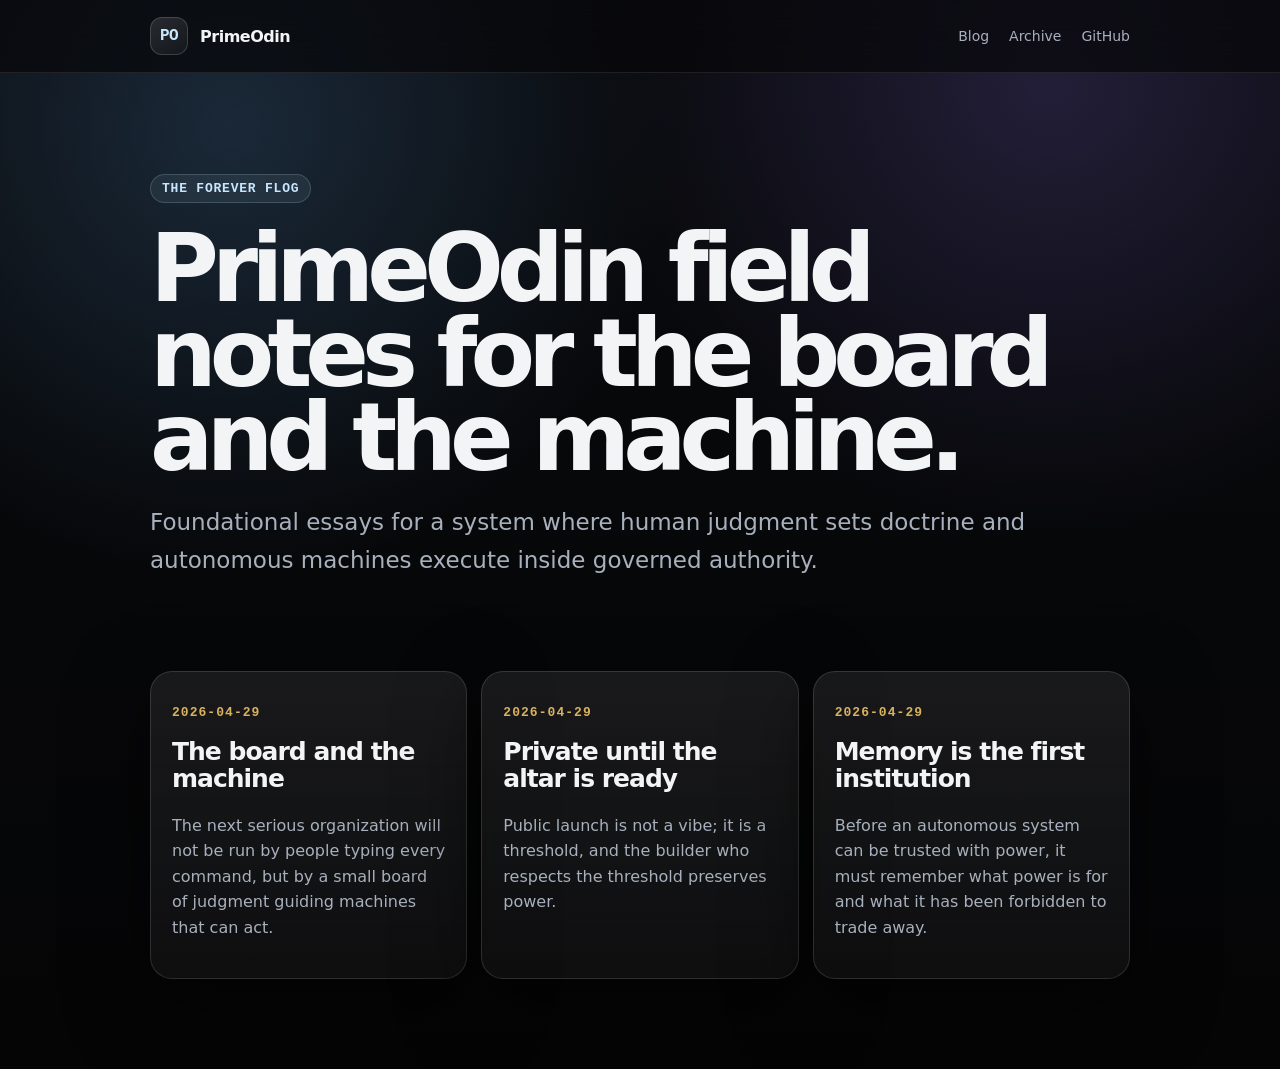
==== blog/index.html @ f5baef88 "feat: publish blog on github pages" ====
<!doctype html><html lang="en"><head><meta charset="utf-8"><meta name="viewport" content="width=device-width, initial-scale=1"><title>PrimeOdin blog — Foundational canon</title><meta name="description" content="PrimeOdin foundational essays on governed autonomy, launch discipline, and memory as institution."><style>
:root{--bg:#07080a;--panel:rgba(255,255,255,.055);--text:#f3f4f6;--muted:#a8b0bd;--line:rgba(255,255,255,.13);--frost:#c8e7ff;--blue:#6ab7ff;--gold:#d8b25e;--shadow:0 24px 80px rgba(0,0,0,.55);color-scheme:dark}*{box-sizing:border-box}html{scroll-behavior:smooth}body{margin:0;font-family:Geist,system-ui,-apple-system,Segoe UI,sans-serif;background:radial-gradient(circle at 18% 12%,rgba(106,183,255,.18),transparent 28rem),radial-gradient(circle at 82% 8%,rgba(155,124,255,.18),transparent 28rem),linear-gradient(180deg,#090a0d 0%,#07080a 42%,#050506 100%);color:var(--text);min-height:100vh}a{color:inherit;text-decoration:none}.wrap{width:min(980px,calc(100vw - 36px));margin:0 auto}.nav{position:sticky;top:0;z-index:20;border-bottom:1px solid rgba(255,255,255,.09);backdrop-filter:blur(18px);background:rgba(7,8,10,.72)}.nav-inner{height:72px;display:flex;align-items:center;justify-content:space-between;gap:18px}.brand{display:flex;align-items:center;gap:12px;font-weight:650;letter-spacing:-.03em}.sigil{width:38px;height:38px;border-radius:12px;display:grid;place-items:center;color:var(--frost);background:linear-gradient(145deg,rgba(255,255,255,.12),rgba(255,255,255,.035));box-shadow:inset 0 0 0 1px rgba(255,255,255,.16);font-family:ui-monospace,monospace;font-weight:700}.links{display:flex;gap:20px;color:var(--muted);font-size:14px}.hero{padding:88px 0 38px}.kicker{width:fit-content;border-radius:999px;color:var(--frost);background:rgba(200,231,255,.075);box-shadow:inset 0 0 0 1px rgba(200,231,255,.18);padding:8px 12px;font:600 13px/1 ui-monospace,monospace;text-transform:uppercase;letter-spacing:.06em}h1{font-size:clamp(48px,8vw,94px);line-height:.9;letter-spacing:-.075em;margin:24px 0 20px}.lede,.thesis{color:var(--muted);font-size:clamp(18px,2vw,23px);line-height:1.65}.grid{display:grid;grid-template-columns:repeat(3,1fr);gap:14px;padding:30px 0 90px}.card,.article{background:linear-gradient(180deg,rgba(255,255,255,.075),rgba(255,255,255,.036));border-radius:22px;box-shadow:inset 0 0 0 1px var(--line),var(--shadow)}.card{padding:22px;min-height:220px}.card .date,.date{color:var(--gold);font:600 13px/1 ui-monospace,monospace;letter-spacing:.08em;text-transform:uppercase}.card h2{font-size:25px;letter-spacing:-.04em;line-height:1.05}.card p{color:var(--muted);line-height:1.6}.article{padding:clamp(26px,5vw,58px);margin:60px auto 90px}.article p{font-size:19px;line-height:1.78;color:#d9e1ea}.thesis{border-left:3px solid var(--gold);padding-left:18px;color:#f3f4f6}.signal{margin-top:42px;padding:24px;border-radius:18px;background:rgba(216,178,94,.075);box-shadow:inset 0 0 0 1px rgba(216,178,94,.21);color:#ead9ad}.signal h2{margin:0 0 10px;font-size:28px}.back{margin-top:36px}.back a{color:var(--frost)}@media(max-width:860px){.links{display:none}.grid{grid-template-columns:1fr}h1{font-size:52px}}
</style></head><body><nav class="nav"><div class="wrap nav-inner"><a class="brand" href="../index.html"><span class="sigil">PO</span><span>PrimeOdin</span></a><div class="links"><a href="index.html">Blog</a><a href="../index.html">Archive</a><a href="https://github.com/primeodin">GitHub</a></div></div></nav><main class="wrap"><section class="hero"><p class="kicker">The forever flog</p><h1>PrimeOdin field notes for the board and the machine.</h1><p class="lede">Foundational essays for a system where human judgment sets doctrine and autonomous machines execute inside governed authority.</p></section><section class="grid"><article class="card"><p class="date">2026-04-29</p><h2><a href="the-board-and-the-machine.html">The board and the machine</a></h2><p>The next serious organization will not be run by people typing every command, but by a small board of judgment guiding machines that can act.</p></article>
<article class="card"><p class="date">2026-04-29</p><h2><a href="private-until-the-altar-is-ready.html">Private until the altar is ready</a></h2><p>Public launch is not a vibe; it is a threshold, and the builder who respects the threshold preserves power.</p></article>
<article class="card"><p class="date">2026-04-29</p><h2><a href="memory-is-the-first-institution.html">Memory is the first institution</a></h2><p>Before an autonomous system can be trusted with power, it must remember what power is for and what it has been forbidden to trade away.</p></article></section></main></body></html>
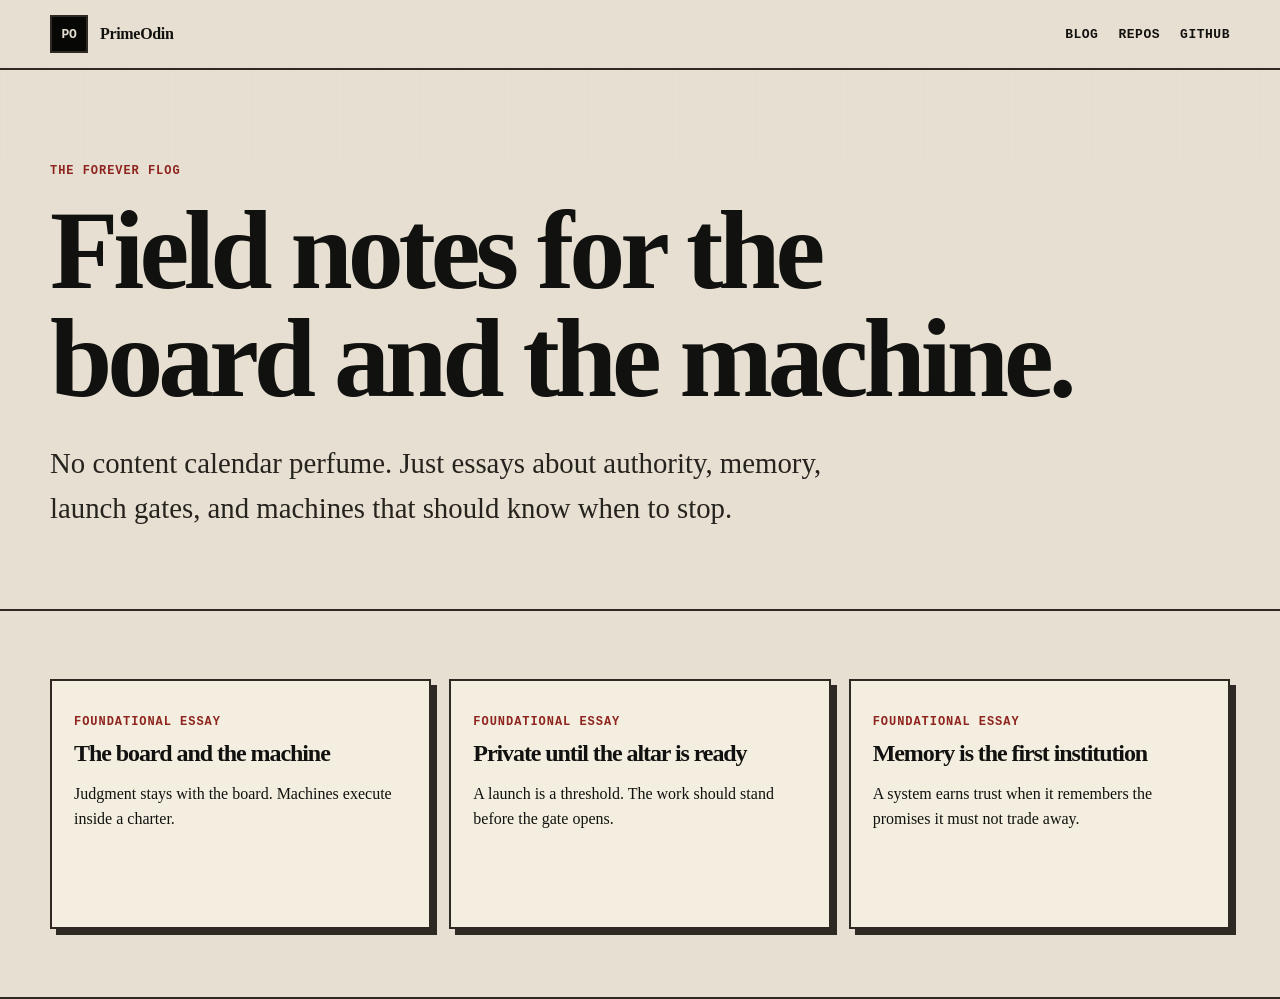
==== commit 26334133: "style: sharpen public site design" ====
--- a/blog/index.html
+++ b/blog/index.html
@@ -1,5 +1,3 @@
-<!doctype html><html lang="en"><head><meta charset="utf-8"><meta name="viewport" content="width=device-width, initial-scale=1"><title>PrimeOdin blog — Foundational canon</title><meta name="description" content="PrimeOdin foundational essays on governed autonomy, launch discipline, and memory as institution."><style>
-:root{--bg:#07080a;--panel:rgba(255,255,255,.055);--text:#f3f4f6;--muted:#a8b0bd;--line:rgba(255,255,255,.13);--frost:#c8e7ff;--blue:#6ab7ff;--gold:#d8b25e;--shadow:0 24px 80px rgba(0,0,0,.55);color-scheme:dark}*{box-sizing:border-box}html{scroll-behavior:smooth}body{margin:0;font-family:Geist,system-ui,-apple-system,Segoe UI,sans-serif;background:radial-gradient(circle at 18% 12%,rgba(106,183,255,.18),transparent 28rem),radial-gradient(circle at 82% 8%,rgba(155,124,255,.18),transparent 28rem),linear-gradient(180deg,#090a0d 0%,#07080a 42%,#050506 100%);color:var(--text);min-height:100vh}a{color:inherit;text-decoration:none}.wrap{width:min(980px,calc(100vw - 36px));margin:0 auto}.nav{position:sticky;top:0;z-index:20;border-bottom:1px solid rgba(255,255,255,.09);backdrop-filter:blur(18px);background:rgba(7,8,10,.72)}.nav-inner{height:72px;display:flex;align-items:center;justify-content:space-between;gap:18px}.brand{display:flex;align-items:center;gap:12px;font-weight:650;letter-spacing:-.03em}.sigil{width:38px;height:38px;border-radius:12px;display:grid;place-items:center;color:var(--frost);background:linear-gradient(145deg,rgba(255,255,255,.12),rgba(255,255,255,.035));box-shadow:inset 0 0 0 1px rgba(255,255,255,.16);font-family:ui-monospace,monospace;font-weight:700}.links{display:flex;gap:20px;color:var(--muted);font-size:14px}.hero{padding:88px 0 38px}.kicker{width:fit-content;border-radius:999px;color:var(--frost);background:rgba(200,231,255,.075);box-shadow:inset 0 0 0 1px rgba(200,231,255,.18);padding:8px 12px;font:600 13px/1 ui-monospace,monospace;text-transform:uppercase;letter-spacing:.06em}h1{font-size:clamp(48px,8vw,94px);line-height:.9;letter-spacing:-.075em;margin:24px 0 20px}.lede,.thesis{color:var(--muted);font-size:clamp(18px,2vw,23px);line-height:1.65}.grid{display:grid;grid-template-columns:repeat(3,1fr);gap:14px;padding:30px 0 90px}.card,.article{background:linear-gradient(180deg,rgba(255,255,255,.075),rgba(255,255,255,.036));border-radius:22px;box-shadow:inset 0 0 0 1px var(--line),var(--shadow)}.card{padding:22px;min-height:220px}.card .date,.date{color:var(--gold);font:600 13px/1 ui-monospace,monospace;letter-spacing:.08em;text-transform:uppercase}.card h2{font-size:25px;letter-spacing:-.04em;line-height:1.05}.card p{color:var(--muted);line-height:1.6}.article{padding:clamp(26px,5vw,58px);margin:60px auto 90px}.article p{font-size:19px;line-height:1.78;color:#d9e1ea}.thesis{border-left:3px solid var(--gold);padding-left:18px;color:#f3f4f6}.signal{margin-top:42px;padding:24px;border-radius:18px;background:rgba(216,178,94,.075);box-shadow:inset 0 0 0 1px rgba(216,178,94,.21);color:#ead9ad}.signal h2{margin:0 0 10px;font-size:28px}.back{margin-top:36px}.back a{color:var(--frost)}@media(max-width:860px){.links{display:none}.grid{grid-template-columns:1fr}h1{font-size:52px}}
-</style></head><body><nav class="nav"><div class="wrap nav-inner"><a class="brand" href="../index.html"><span class="sigil">PO</span><span>PrimeOdin</span></a><div class="links"><a href="index.html">Blog</a><a href="../index.html">Archive</a><a href="https://github.com/primeodin">GitHub</a></div></div></nav><main class="wrap"><section class="hero"><p class="kicker">The forever flog</p><h1>PrimeOdin field notes for the board and the machine.</h1><p class="lede">Foundational essays for a system where human judgment sets doctrine and autonomous machines execute inside governed authority.</p></section><section class="grid"><article class="card"><p class="date">2026-04-29</p><h2><a href="the-board-and-the-machine.html">The board and the machine</a></h2><p>The next serious organization will not be run by people typing every command, but by a small board of judgment guiding machines that can act.</p></article>
-<article class="card"><p class="date">2026-04-29</p><h2><a href="private-until-the-altar-is-ready.html">Private until the altar is ready</a></h2><p>Public launch is not a vibe; it is a threshold, and the builder who respects the threshold preserves power.</p></article>
-<article class="card"><p class="date">2026-04-29</p><h2><a href="memory-is-the-first-institution.html">Memory is the first institution</a></h2><p>Before an autonomous system can be trusted with power, it must remember what power is for and what it has been forbidden to trade away.</p></article></section></main></body></html>+<!doctype html><html lang="en"><head><meta charset="utf-8"><meta name="viewport" content="width=device-width, initial-scale=1"><meta name="description" content="PrimeOdin essays on governed autonomy, launch discipline, and memory."><title>PrimeOdin blog</title><link rel="stylesheet" href="../styles.css"></head><body><a class="skip-link" href="#main">Skip to content</a><nav class="nav" aria-label="Primary navigation"><div class="wrap nav-inner"><a class="brand" href="../"><span class="sigil" aria-hidden="true">PO</span><span>PrimeOdin</span></a><div class="links"><a href="./">Blog</a><a href="../#chapters">Repos</a><a href="https://github.com/primeodin">GitHub</a></div></div></nav><main id="main"><header class="hero"><div class="wrap"><p class="kicker">The forever flog</p><h1>Field notes for the board and the machine.</h1><p class="lede">No content calendar perfume. Just essays about authority, memory, launch gates, and machines that should know when to stop.</p></div></header><section><div class="wrap blog-list"><article class="post-card"><p class="eyebrow">Foundational essay</p><h3><a href="the-board-and-the-machine.html">The board and the machine</a></h3><p>Judgment stays with the board. Machines execute inside a charter.</p></article>
+<article class="post-card"><p class="eyebrow">Foundational essay</p><h3><a href="private-until-the-altar-is-ready.html">Private until the altar is ready</a></h3><p>A launch is a threshold. The work should stand before the gate opens.</p></article>
+<article class="post-card"><p class="eyebrow">Foundational essay</p><h3><a href="memory-is-the-first-institution.html">Memory is the first institution</a></h3><p>A system earns trust when it remembers the promises it must not trade away.</p></article></div></section></main></body></html>
--- a/styles.css
+++ b/styles.css
@@ -0,0 +1,24 @@
+/* PrimeOdin: plain steel, winter paper, no SaaS confetti. */
+:root{
+  --ink:#11110f;
+  --paper:#e7e0d2;
+  --paper-soft:#f3eedf;
+  --ash:#6f685c;
+  --line:#2e2a23;
+  --red:#8f241f;
+  --blue:#193f53;
+  --gold:#a8792a;
+  --black:#070706;
+  --max:1180px;
+}
+*{box-sizing:border-box}
+html{scroll-behavior:smooth;background:var(--paper)}
+body{margin:0;color:var(--ink);background:var(--paper);font-family:Georgia,'Times New Roman',serif;line-height:1.58;text-rendering:optimizeLegibility}
+body::before{content:"";position:fixed;inset:0;pointer-events:none;opacity:.13;background-image:linear-gradient(90deg,rgba(17,17,15,.08) 1px,transparent 1px),linear-gradient(rgba(17,17,15,.07) 1px,transparent 1px);background-size:42px 42px;mask-image:linear-gradient(180deg,#000,transparent 82%)}
+a{color:inherit;text-decoration-thickness:.08em;text-underline-offset:.18em}
+a:hover{color:var(--red)}
+a:focus-visible{outline:3px solid var(--red);outline-offset:4px}
+.skip-link{position:absolute;left:16px;top:-80px;z-index:99;background:var(--black);color:var(--paper);padding:10px 14px;border:2px solid var(--red)}
+.skip-link:focus{top:16px}.wrap{width:min(var(--max),calc(100vw - 36px));margin-inline:auto}.nav{position:sticky;top:0;z-index:20;background:rgba(231,224,210,.9);backdrop-filter:blur(8px);border-bottom:2px solid var(--line)}
+.nav-inner{min-height:68px;display:flex;align-items:center;justify-content:space-between;gap:24px}.brand{display:flex;align-items:center;gap:12px;text-decoration:none;font-weight:700;letter-spacing:-.02em}.sigil{width:38px;height:38px;display:grid;place-items:center;border:2px solid var(--line);background:var(--black);color:var(--paper);font:700 13px/1 ui-monospace,SFMono-Regular,Menlo,monospace}.links{display:flex;align-items:center;gap:20px;font:700 13px/1 ui-monospace,SFMono-Regular,Menlo,monospace;text-transform:uppercase;letter-spacing:.04em}.links a{text-decoration:none}.hero{padding:82px 0 48px;border-bottom:2px solid var(--line)}.deck{display:grid;grid-template-columns:minmax(0,1fr) 310px;gap:48px;align-items:end}.kicker,.eyebrow{font:700 12px/1.25 ui-monospace,SFMono-Regular,Menlo,monospace;letter-spacing:.08em;text-transform:uppercase;color:var(--red)}
+h1,h2,h3{line-height:.96;letter-spacing:-.045em;text-wrap:balance}h1{font-size:clamp(50px,9vw,112px);margin:18px 0 22px}h2{font-size:clamp(34px,6vw,72px);margin:0 0 18px}h3{font-size:24px;margin:0 0 10px}.lede{font-size:clamp(20px,2.25vw,29px);max-width:850px;color:#26231e}.note-card{border:2px solid var(--line);background:var(--paper-soft);padding:22px;box-shadow:8px 8px 0 var(--line);font-size:16px}.actions{display:flex;flex-wrap:wrap;gap:12px;margin-top:28px}.button{display:inline-flex;align-items:center;justify-content:center;min-height:44px;padding:0 16px;border:2px solid var(--line);background:var(--ink);color:var(--paper);text-decoration:none;font:700 13px/1 ui-monospace,SFMono-Regular,Menlo,monospace;text-transform:uppercase;letter-spacing:.04em;box-shadow:4px 4px 0 var(--line)}.button.secondary{background:transparent;color:var(--ink)}.button:hover{transform:translate(-1px,-1px);box-shadow:5px 5px 0 var(--line);color:var(--paper)}.button.secondary:hover{color:var(--red)}section{padding:68px 0;border-bottom:2px solid var(--line);scroll-margin-top:88px}.section-head{display:grid;grid-template-columns:minmax(0,.85fr) minmax(280px,.5fr);gap:36px;align-items:end;margin-bottom:28px}.section-head p{font-size:18px;color:var(--ash);margin:0}.ledger{display:grid;grid-template-columns:repeat(4,1fr);border:2px solid var(--line);background:var(--paper-soft)}.ledger div{padding:18px;border-right:2px solid var(--line)}.ledger div:last-child{border-right:0}.ledger b{display:block;font-size:36px;line-height:1}.ledger span{display:block;margin-top:8px;color:var(--ash);font:700 12px/1.45 ui-monospace,SFMono-Regular,Menlo,monospace;text-transform:uppercase}.repo-list{display:grid;grid-template-columns:repeat(3,1fr);gap:0;border-top:2px solid var(--line);border-left:2px solid var(--line)}.repo{display:block;min-height:178px;padding:20px;border-right:2px solid var(--line);border-bottom:2px solid var(--line);background:rgba(243,238,223,.45);text-decoration:none}.repo:hover{background:var(--paper-soft);color:var(--ink)}.repo-top{display:flex;justify-content:space-between;gap:12px;align-items:start}.year{font:700 12px/1 ui-monospace,SFMono-Regular,Menlo,monospace;color:var(--blue);border:1px solid var(--line);padding:6px 7px;background:var(--paper)}.repo p,.tile p{color:var(--ash);margin:12px 0 0}.split{display:grid;grid-template-columns:.8fr 1.2fr;gap:28px}.quote{border-left:8px solid var(--red);padding:22px 0 22px 24px;font-size:clamp(28px,4vw,48px);line-height:1.05;letter-spacing:-.04em}.tiles{display:grid;grid-template-columns:repeat(2,1fr);gap:14px}.tile{border:2px solid var(--line);background:var(--paper-soft);padding:20px}.terminal{background:var(--black);color:#e9dfc8;border:2px solid var(--line);padding:20px;font:14px/1.7 ui-monospace,SFMono-Regular,Menlo,monospace;overflow:auto}.terminal pre{margin:0;white-space:pre-wrap;overflow-wrap:anywhere}.blog-list{display:grid;grid-template-columns:repeat(3,1fr);gap:18px}.post-card{border:2px solid var(--line);background:var(--paper-soft);padding:22px;min-height:250px;box-shadow:6px 6px 0 var(--line)}.post-card a{text-decoration:none}.article{max-width:850px;margin:70px auto 100px;border-left:2px solid var(--line);border-right:2px solid var(--line);padding:0 34px}.article h1{font-size:clamp(48px,8vw,92px)}.article p{font-size:20px}.date{font:700 13px/1 ui-monospace,SFMono-Regular,Menlo,monospace;color:var(--blue);text-transform:uppercase;letter-spacing:.06em}.thesis{font-size:24px!important;line-height:1.42!important;border-top:2px solid var(--line);border-bottom:2px solid var(--line);padding:18px 0;margin:28px 0;color:var(--red)}.signal{margin:48px 0;padding:24px;border:2px solid var(--red);background:#efe5d2}.signal h2{font-size:34px}.back{margin-top:42px}.footer{padding:48px 0}.footer-card{display:flex;justify-content:space-between;align-items:center;gap:24px;border:2px solid var(--line);background:var(--black);color:var(--paper);padding:24px}.footer-card .button.secondary{color:var(--paper);border-color:var(--paper)}.footer-card .button.secondary:hover{color:var(--black);background:var(--paper)}.footer-card p{color:#c9bea8;margin:0}.sr-only{position:absolute;width:1px;height:1px;padding:0;margin:-1px;overflow:hidden;clip:rect(0,0,0,0);white-space:nowrap;border:0}@media(max-width:1040px){.deck,.section-head,.split{grid-template-columns:1fr}.ledger,.repo-list,.tiles,.blog-list{grid-template-columns:1fr}.ledger div{border-right:0;border-bottom:2px solid var(--line)}.ledger div:last-child{border-bottom:0}.links{display:none}.article{border:0;padding:0 18px}.footer-card{display:block}.footer-card .actions{margin-top:20px}}@media(prefers-reduced-motion:reduce){*,*::before,*::after{scroll-behavior:auto!important;transition:none!important;animation:none!important}.button:hover{transform:none}}
